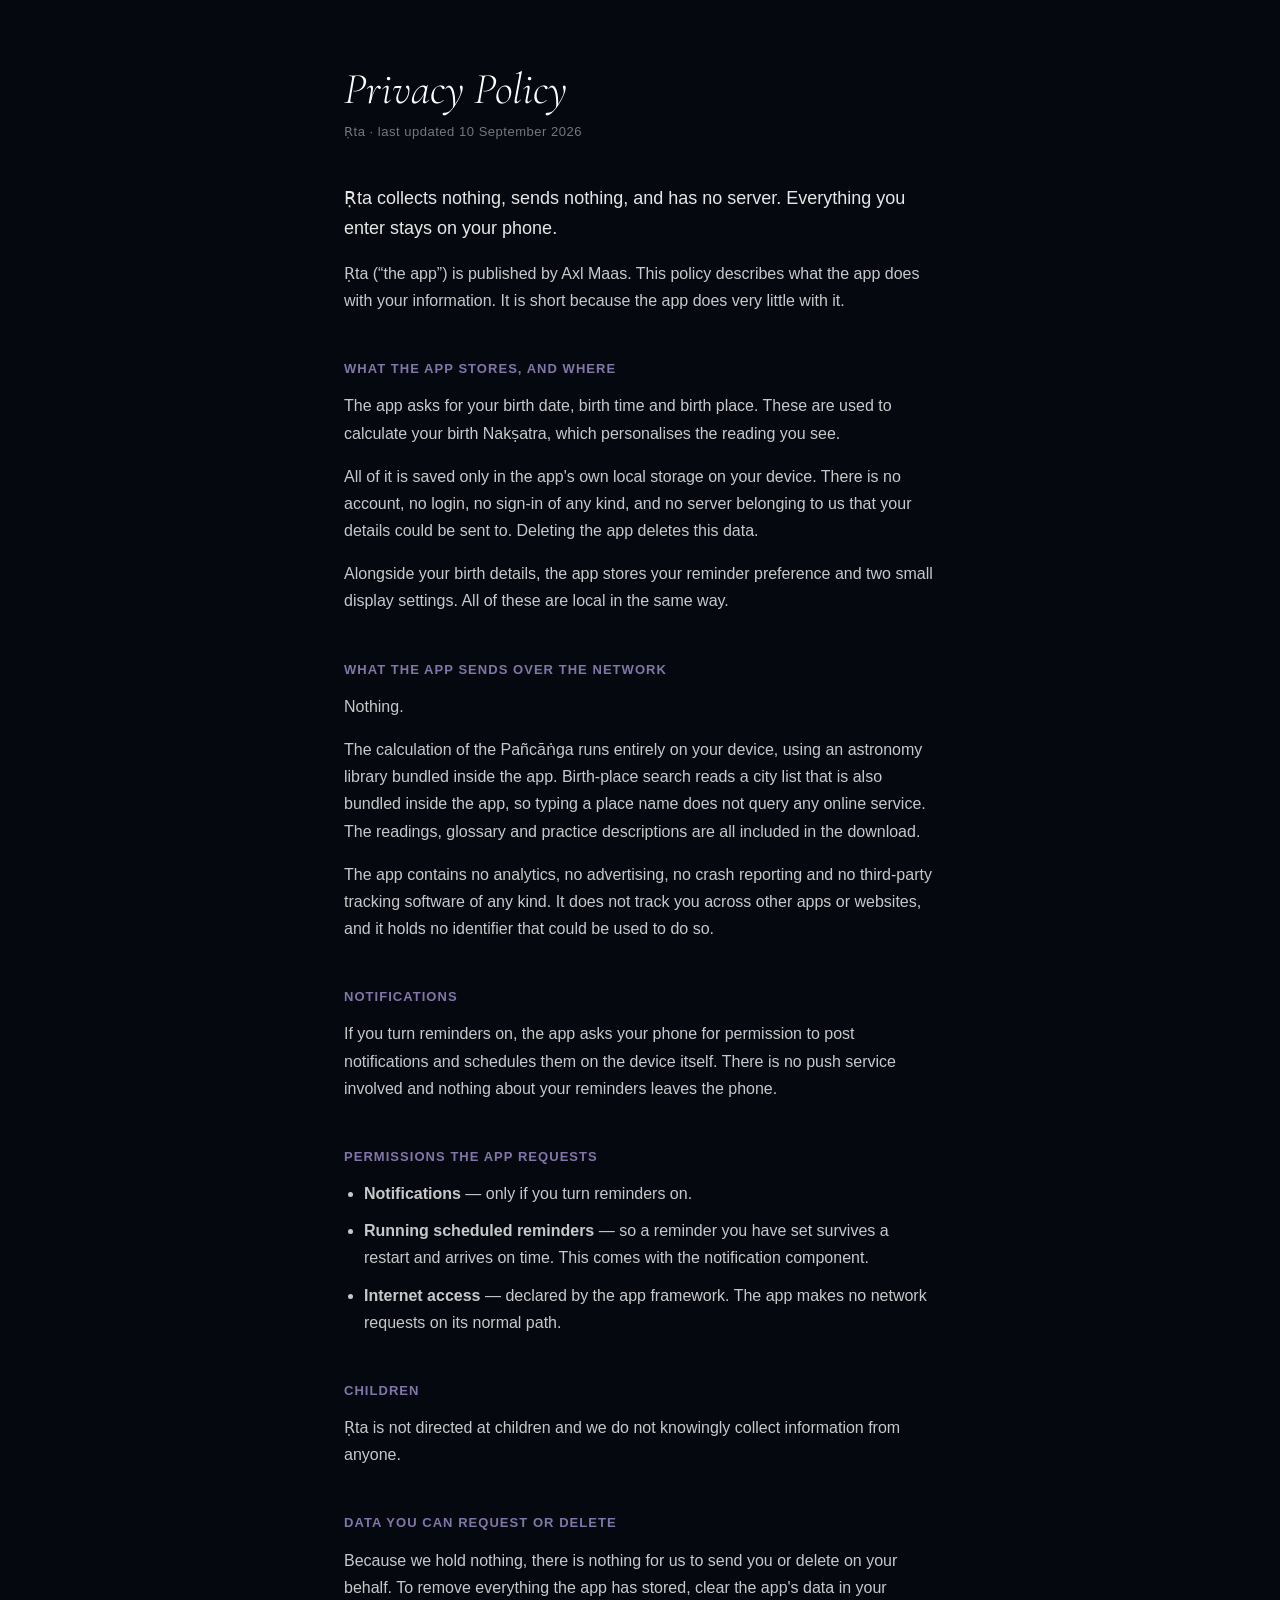
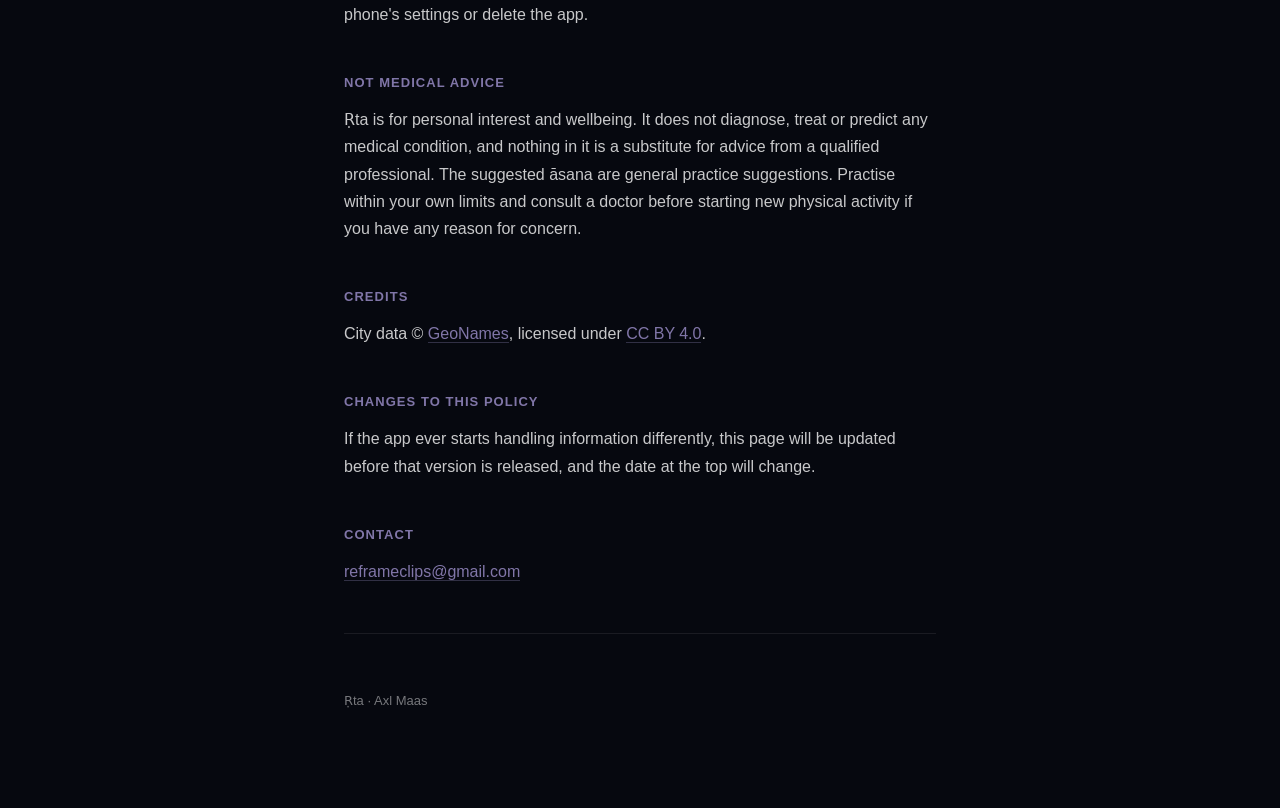
==== index.html @ f2cf714a "Privacy policy for Ṛta" ====
<!doctype html>
<html lang="en">
<head>
<meta charset="utf-8">
<meta name="viewport" content="width=device-width, initial-scale=1">
<title>Privacy Policy — Ṛta</title>
<link rel="preconnect" href="https://fonts.googleapis.com">
<link rel="preconnect" href="https://fonts.gstatic.com" crossorigin>
<link href="https://fonts.googleapis.com/css2?family=Cormorant+Garamond:ital,wght@1,300&display=swap" rel="stylesheet">
<style>
  :root{ --bg:#06080f; --fg:rgba(255,255,255,0.78); --dim:rgba(255,255,255,0.45);
         --rule:rgba(255,255,255,0.08); --violet:rgba(150,138,195,0.85); }
  *{box-sizing:border-box}
  body{margin:0;background:var(--bg);color:var(--fg);
       font:400 16px/1.7 -apple-system,BlinkMacSystemFont,"Segoe UI",Roboto,sans-serif;
       -webkit-font-smoothing:antialiased;}
  main{max-width:640px;margin:0 auto;padding:64px 24px 96px;}
  h1{font-family:"Cormorant Garamond",Georgia,serif;font-weight:300;font-style:italic;
     font-size:44px;line-height:1.15;margin:0 0 6px;color:#fff;}
  .sub{color:var(--dim);font-size:13px;letter-spacing:.04em;margin:0 0 40px;}
  h2{font-size:13px;font-weight:600;letter-spacing:.08em;text-transform:uppercase;
     color:var(--violet);margin:44px 0 12px;}
  p{margin:0 0 16px;}
  ul{margin:0 0 16px;padding-left:20px;}
  li{margin:0 0 10px;}
  a{color:var(--violet);text-decoration:none;border-bottom:1px solid rgba(150,138,195,0.3);}
  a:hover{border-bottom-color:var(--violet);}
  hr{border:0;border-top:1px solid var(--rule);margin:48px 0;}
  .lede{font-size:18px;color:rgba(255,255,255,0.9);}
  footer{color:var(--dim);font-size:13px;margin-top:56px;}
  @media (max-width:480px){ main{padding:40px 20px 72px} h1{font-size:34px} }
</style>
</head>
<body>
<main>
  <h1>Privacy Policy</h1>
  <p class="sub">Ṛta &middot; last updated 10 September 2026</p>

  <p class="lede">Ṛta collects nothing, sends nothing, and has no server. Everything you enter stays on your phone.</p>

  <p>Ṛta (&ldquo;the app&rdquo;) is published by Axl Maas. This policy describes what the app
  does with your information. It is short because the app does very little with it.</p>

  <h2>What the app stores, and where</h2>
  <p>The app asks for your birth date, birth time and birth place. These are used to
  calculate your birth Nakṣatra, which personalises the reading you see.</p>
  <p>All of it is saved only in the app's own local storage on your device. There is no
  account, no login, no sign-in of any kind, and no server belonging to us that your
  details could be sent to. Deleting the app deletes this data.</p>
  <p>Alongside your birth details, the app stores your reminder preference and two small
  display settings. All of these are local in the same way.</p>

  <h2>What the app sends over the network</h2>
  <p>Nothing.</p>
  <p>The calculation of the Pañcāṅga runs entirely on your device, using an astronomy
  library bundled inside the app. Birth-place search reads a city list that is also
  bundled inside the app, so typing a place name does not query any online service. The
  readings, glossary and practice descriptions are all included in the download.</p>
  <p>The app contains no analytics, no advertising, no crash reporting and no third-party
  tracking software of any kind. It does not track you across other apps or websites, and
  it holds no identifier that could be used to do so.</p>

  <h2>Notifications</h2>
  <p>If you turn reminders on, the app asks your phone for permission to post
  notifications and schedules them on the device itself. There is no push service involved
  and nothing about your reminders leaves the phone.</p>

  <h2>Permissions the app requests</h2>
  <ul>
    <li><strong>Notifications</strong> — only if you turn reminders on.</li>
    <li><strong>Running scheduled reminders</strong> — so a reminder you have set survives
    a restart and arrives on time. This comes with the notification component.</li>
    <li><strong>Internet access</strong> — declared by the app framework. The app makes no
    network requests on its normal path.</li>
  </ul>

  <h2>Children</h2>
  <p>Ṛta is not directed at children and we do not knowingly collect information from
  anyone.</p>

  <h2>Data you can request or delete</h2>
  <p>Because we hold nothing, there is nothing for us to send you or delete on your behalf.
  To remove everything the app has stored, clear the app's data in your phone's settings or
  delete the app.</p>

  <h2>Not medical advice</h2>
  <p>Ṛta is for personal interest and wellbeing. It does not diagnose, treat or predict any
  medical condition, and nothing in it is a substitute for advice from a qualified
  professional. The suggested āsana are general practice suggestions. Practise within your
  own limits and consult a doctor before starting new physical activity if you have any
  reason for concern.</p>

  <h2>Credits</h2>
  <p>City data © <a href="https://www.geonames.org">GeoNames</a>, licensed under
  <a href="https://creativecommons.org/licenses/by/4.0/">CC BY 4.0</a>.</p>

  <h2>Changes to this policy</h2>
  <p>If the app ever starts handling information differently, this page will be updated
  before that version is released, and the date at the top will change.</p>

  <h2>Contact</h2>
  <p><a href="mailto:reframeclips@gmail.com">reframeclips@gmail.com</a></p>

  <hr>
  <footer>Ṛta &middot; Axl Maas</footer>
</main>
</body>
</html>
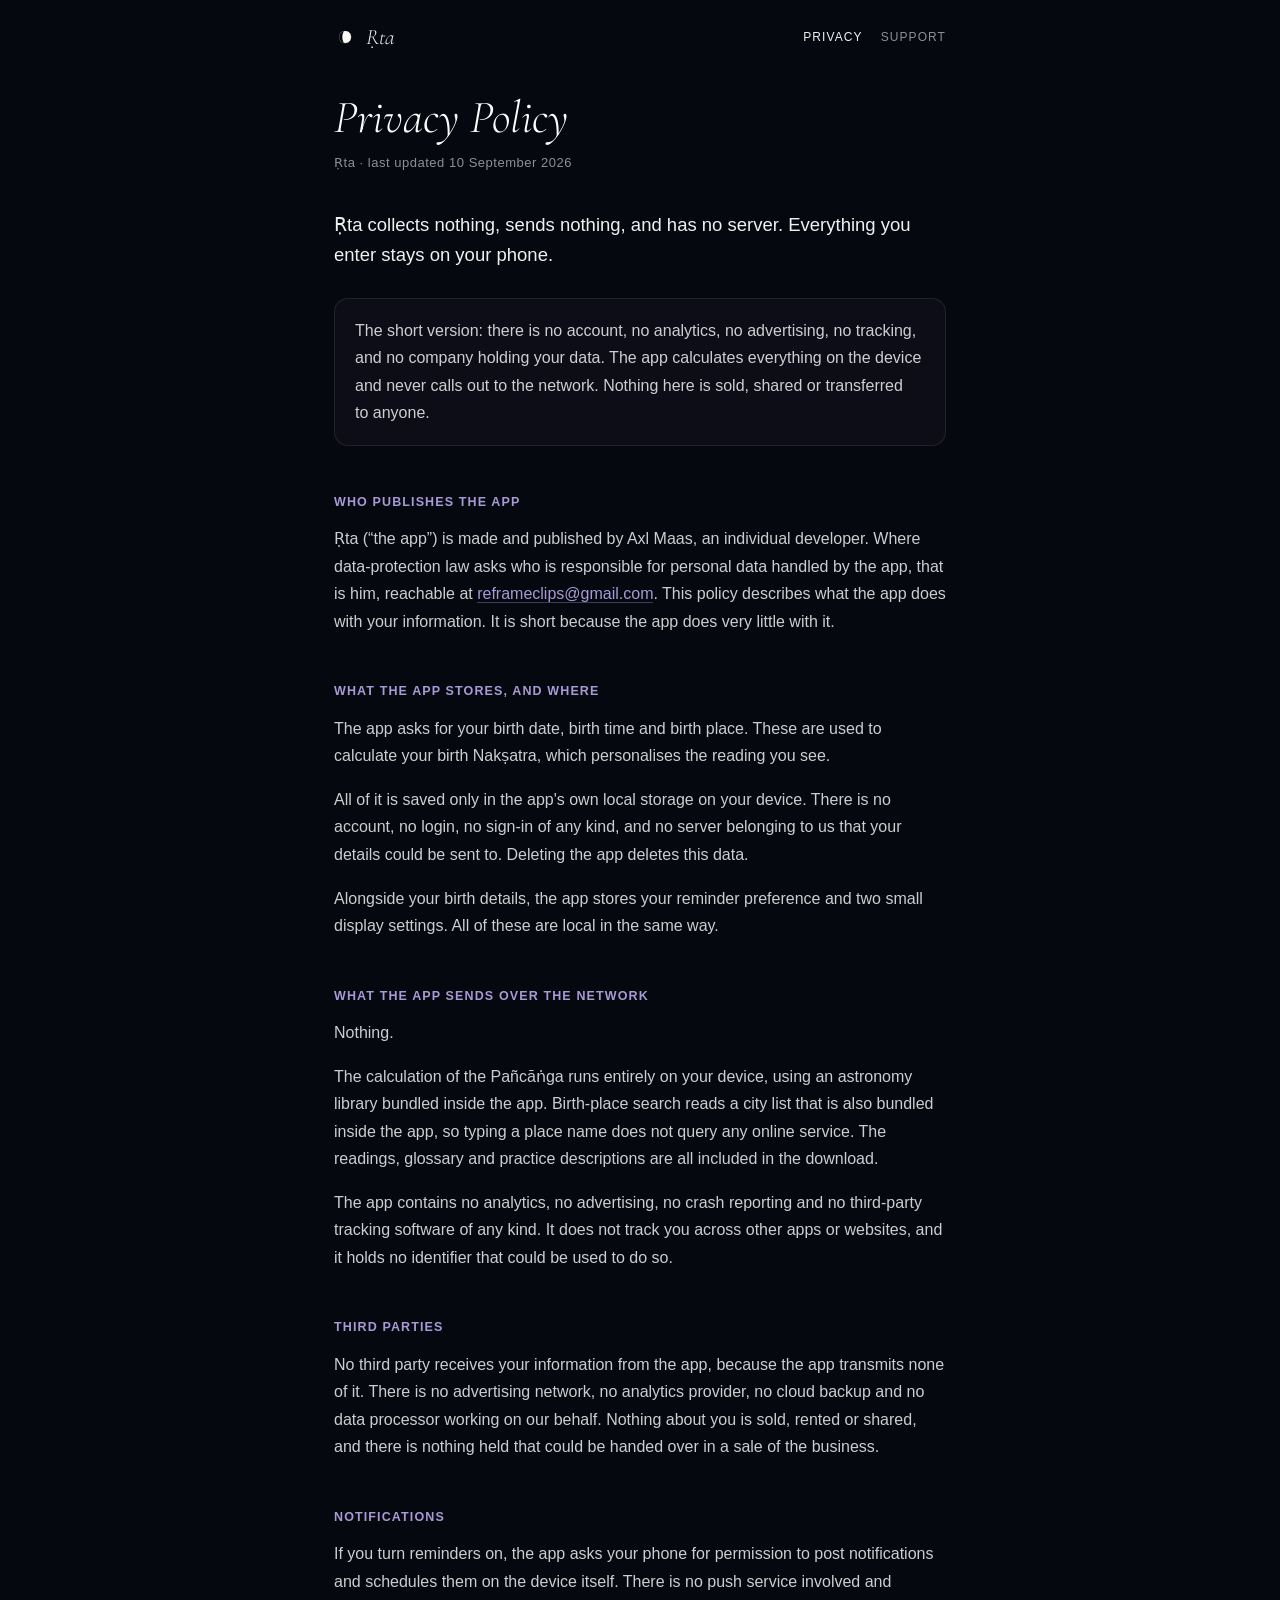
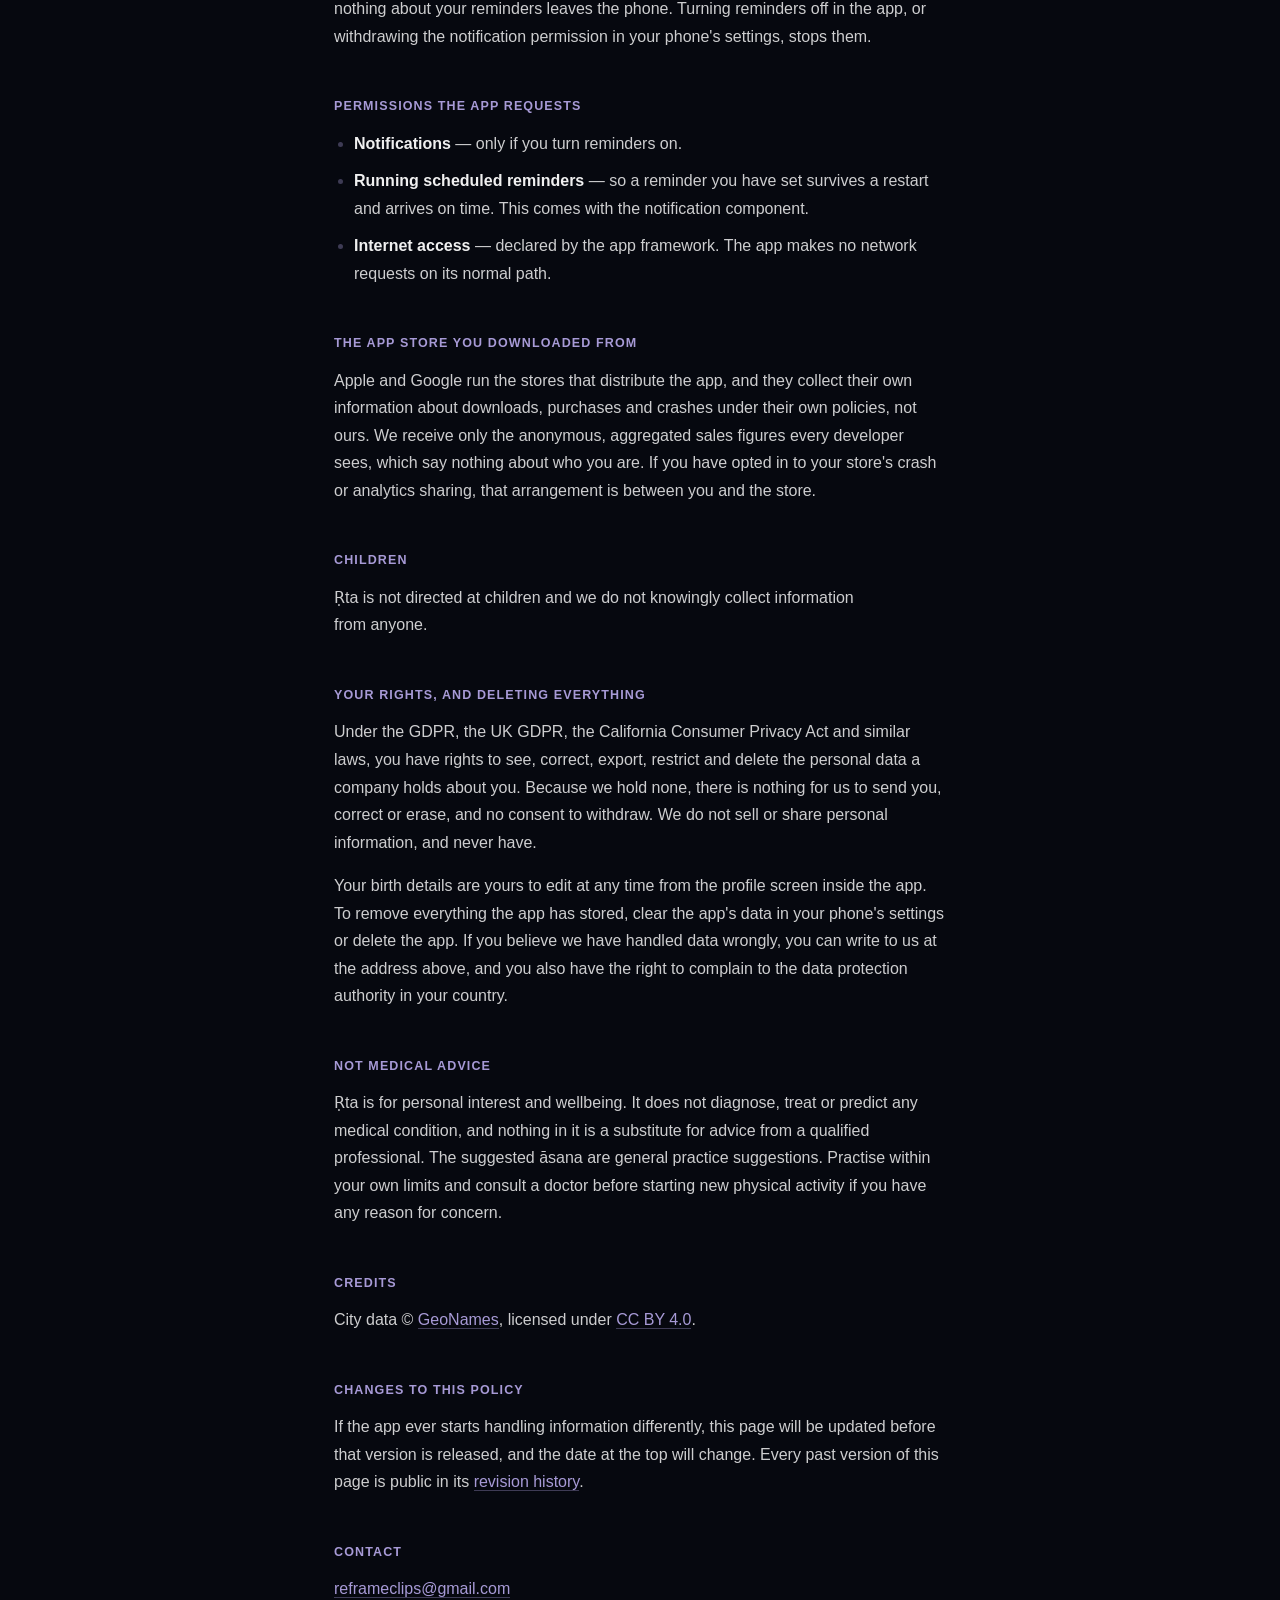
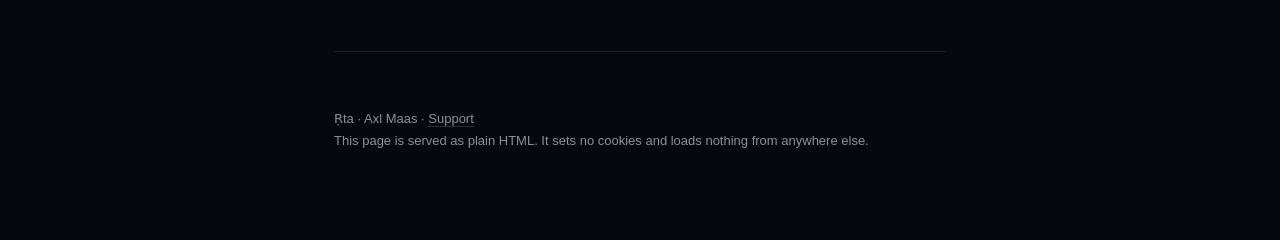
==== commit e9c63d78: "Publish the pages: self-hosted font, icons, support FAQ, Pages workflow The two pages the stores req" ====
--- a/index.html
+++ b/index.html
@@ -4,42 +4,51 @@
 <meta charset="utf-8">
 <meta name="viewport" content="width=device-width, initial-scale=1">
 <title>Privacy Policy — Ṛta</title>
-<link rel="preconnect" href="https://fonts.googleapis.com">
-<link rel="preconnect" href="https://fonts.gstatic.com" crossorigin>
-<link href="https://fonts.googleapis.com/css2?family=Cormorant+Garamond:ital,wght@1,300&display=swap" rel="stylesheet">
-<style>
-  :root{ --bg:#06080f; --fg:rgba(255,255,255,0.78); --dim:rgba(255,255,255,0.45);
-         --rule:rgba(255,255,255,0.08); --violet:rgba(150,138,195,0.85); }
-  *{box-sizing:border-box}
-  body{margin:0;background:var(--bg);color:var(--fg);
-       font:400 16px/1.7 -apple-system,BlinkMacSystemFont,"Segoe UI",Roboto,sans-serif;
-       -webkit-font-smoothing:antialiased;}
-  main{max-width:640px;margin:0 auto;padding:64px 24px 96px;}
-  h1{font-family:"Cormorant Garamond",Georgia,serif;font-weight:300;font-style:italic;
-     font-size:44px;line-height:1.15;margin:0 0 6px;color:#fff;}
-  .sub{color:var(--dim);font-size:13px;letter-spacing:.04em;margin:0 0 40px;}
-  h2{font-size:13px;font-weight:600;letter-spacing:.08em;text-transform:uppercase;
-     color:var(--violet);margin:44px 0 12px;}
-  p{margin:0 0 16px;}
-  ul{margin:0 0 16px;padding-left:20px;}
-  li{margin:0 0 10px;}
-  a{color:var(--violet);text-decoration:none;border-bottom:1px solid rgba(150,138,195,0.3);}
-  a:hover{border-bottom-color:var(--violet);}
-  hr{border:0;border-top:1px solid var(--rule);margin:48px 0;}
-  .lede{font-size:18px;color:rgba(255,255,255,0.9);}
-  footer{color:var(--dim);font-size:13px;margin-top:56px;}
-  @media (max-width:480px){ main{padding:40px 20px 72px} h1{font-size:34px} }
-</style>
+<meta name="description" content="Ṛta collects nothing, sends nothing, and has no server. Your birth details stay on your phone.">
+<meta name="theme-color" content="#06080f">
+<link rel="canonical" href="https://kaniwesi.github.io/rta-privacy/">
+<link rel="icon" href="favicon.ico" sizes="any">
+<link rel="icon" type="image/png" sizes="32x32" href="assets/favicon-32.png">
+<link rel="icon" type="image/png" sizes="16x16" href="assets/favicon-16.png">
+<link rel="apple-touch-icon" href="assets/apple-touch-icon.png">
+<meta property="og:type" content="website">
+<meta property="og:site_name" content="Ṛta">
+<meta property="og:title" content="Privacy Policy — Ṛta">
+<meta property="og:description" content="Ṛta collects nothing, sends nothing, and has no server. Your birth details stay on your phone.">
+<meta property="og:url" content="https://kaniwesi.github.io/rta-privacy/">
+<meta property="og:image" content="https://kaniwesi.github.io/rta-privacy/assets/og.png">
+<meta name="twitter:card" content="summary_large_image">
+<link rel="stylesheet" href="style.css">
 </head>
 <body>
+
+<header class="masthead">
+  <a class="mark" href="./"><img src="assets/favicon-32.png" alt="" width="22" height="22"><span>Ṛta</span></a>
+  <nav class="nav">
+    <a href="./" aria-current="page">Privacy</a>
+    <a href="support.html">Support</a>
+  </nav>
+</header>
+
 <main>
   <h1>Privacy Policy</h1>
   <p class="sub">Ṛta &middot; last updated 10 September 2026</p>
 
   <p class="lede">Ṛta collects nothing, sends nothing, and has no server. Everything you enter stays on your phone.</p>
 
-  <p>Ṛta (&ldquo;the app&rdquo;) is published by Axl Maas. This policy describes what the app
-  does with your information. It is short because the app does very little with it.</p>
+  <div class="note">
+    <p>The short version: there is no account, no analytics, no advertising, no tracking,
+    and no company holding your data. The app calculates everything on the device and never
+    calls out to the network. Nothing here is sold, shared or transferred to anyone.</p>
+  </div>
+
+  <h2>Who publishes the app</h2>
+  <p>Ṛta (&ldquo;the app&rdquo;) is made and published by Axl Maas, an individual developer.
+  Where data-protection law asks who is responsible for personal data handled by the app,
+  that is him, reachable at
+  <a href="mailto:reframeclips@gmail.com">reframeclips@gmail.com</a>. This policy describes
+  what the app does with your information. It is short because the app does very little
+  with it.</p>
 
   <h2>What the app stores, and where</h2>
   <p>The app asks for your birth date, birth time and birth place. These are used to
@@ -60,10 +69,17 @@
   tracking software of any kind. It does not track you across other apps or websites, and
   it holds no identifier that could be used to do so.</p>
 
+  <h2>Third parties</h2>
+  <p>No third party receives your information from the app, because the app transmits none
+  of it. There is no advertising network, no analytics provider, no cloud backup and no
+  data processor working on our behalf. Nothing about you is sold, rented or shared, and
+  there is nothing held that could be handed over in a sale of the business.</p>
+
   <h2>Notifications</h2>
   <p>If you turn reminders on, the app asks your phone for permission to post
   notifications and schedules them on the device itself. There is no push service involved
-  and nothing about your reminders leaves the phone.</p>
+  and nothing about your reminders leaves the phone. Turning reminders off in the app, or
+  withdrawing the notification permission in your phone's settings, stops them.</p>
 
   <h2>Permissions the app requests</h2>
   <ul>
@@ -74,14 +90,28 @@
     network requests on its normal path.</li>
   </ul>
 
+  <h2>The app store you downloaded from</h2>
+  <p>Apple and Google run the stores that distribute the app, and they collect their own
+  information about downloads, purchases and crashes under their own policies, not ours.
+  We receive only the anonymous, aggregated sales figures every developer sees, which say
+  nothing about who you are. If you have opted in to your store's crash or analytics
+  sharing, that arrangement is between you and the store.</p>
+
   <h2>Children</h2>
   <p>Ṛta is not directed at children and we do not knowingly collect information from
   anyone.</p>
 
-  <h2>Data you can request or delete</h2>
-  <p>Because we hold nothing, there is nothing for us to send you or delete on your behalf.
-  To remove everything the app has stored, clear the app's data in your phone's settings or
-  delete the app.</p>
+  <h2>Your rights, and deleting everything</h2>
+  <p>Under the GDPR, the UK GDPR, the California Consumer Privacy Act and similar laws, you
+  have rights to see, correct, export, restrict and delete the personal data a company
+  holds about you. Because we hold none, there is nothing for us to send you, correct or
+  erase, and no consent to withdraw. We do not sell or share personal information, and
+  never have.</p>
+  <p>Your birth details are yours to edit at any time from the profile screen inside the
+  app. To remove everything the app has stored, clear the app's data in your phone's
+  settings or delete the app. If you believe we have handled data wrongly, you can write
+  to us at the address above, and you also have the right to complain to the data
+  protection authority in your country.</p>
 
   <h2>Not medical advice</h2>
   <p>Ṛta is for personal interest and wellbeing. It does not diagnose, treat or predict any
@@ -96,13 +126,20 @@
 
   <h2>Changes to this policy</h2>
   <p>If the app ever starts handling information differently, this page will be updated
-  before that version is released, and the date at the top will change.</p>
+  before that version is released, and the date at the top will change. Every past version
+  of this page is public in its
+  <a href="https://github.com/KaniWesi/rta-privacy/commits/main/index.html">revision
+  history</a>.</p>
 
   <h2>Contact</h2>
   <p><a href="mailto:reframeclips@gmail.com">reframeclips@gmail.com</a></p>
 
   <hr>
-  <footer>Ṛta &middot; Axl Maas</footer>
+  <footer>
+    Ṛta &middot; Axl Maas &middot; <a href="support.html">Support</a><br>
+    This page is served as plain HTML. It sets no cookies and loads nothing from anywhere else.
+  </footer>
 </main>
+
 </body>
 </html>
--- a/style.css
+++ b/style.css
@@ -0,0 +1,120 @@
+/* Ṛta — privacy and support pages.
+   Same palette as the app: background #06080f, muted white text, violet accents.
+   No third-party requests: the one webfont is served from this repo. */
+
+@font-face{
+  font-family:'Cormorant Garamond';
+  font-style:italic;
+  font-weight:300;
+  font-display:swap;
+  src:url('fonts/cormorant-garamond-italic-300-latin.woff2') format('woff2');
+  unicode-range:U+0000-00FF,U+0131,U+0152-0153,U+02BB-02BC,U+02C6,U+02DA,U+02DC,U+0304,U+0308,U+0329,U+2000-206F,U+20AC,U+2122,U+2191,U+2193,U+2212,U+2215,U+FEFF,U+FFFD;
+}
+@font-face{
+  font-family:'Cormorant Garamond';
+  font-style:italic;
+  font-weight:300;
+  font-display:swap;
+  src:url('fonts/cormorant-garamond-italic-300-latin-ext.woff2') format('woff2');
+  unicode-range:U+0100-02BA,U+02BD-02C5,U+02C7-02CC,U+02CE-02D7,U+02DD-02FF,U+0304,U+0308,U+0329,U+1D00-1DBF,U+1E00-1E9F,U+1EF2-1EFF,U+2020,U+20A0-20AB,U+20AD-20C0,U+2113,U+2C60-2C7F,U+A720-A7FF;
+}
+
+:root{
+  --bg:#06080f;
+  --fg:rgba(255,255,255,0.80);
+  --bright:rgba(255,255,255,0.94);
+  --dim:rgba(255,255,255,0.55);
+  --rule:rgba(255,255,255,0.09);
+  --violet:#a79ad6;
+  --violet-dim:rgba(167,154,214,0.35);
+  color-scheme:dark;
+}
+
+*{box-sizing:border-box}
+
+html{-webkit-text-size-adjust:100%}
+
+body{
+  margin:0;
+  background:var(--bg);
+  color:var(--fg);
+  font:400 16px/1.72 -apple-system,BlinkMacSystemFont,"Segoe UI",Roboto,Helvetica,Arial,sans-serif;
+  -webkit-font-smoothing:antialiased;
+  text-rendering:optimizeLegibility;
+}
+
+/* ---- masthead ------------------------------------------------------- */
+
+.masthead{
+  display:flex;align-items:center;justify-content:space-between;gap:16px;
+  max-width:660px;margin:0 auto;padding:26px 24px 0;
+}
+.mark{display:inline-flex;align-items:center;gap:10px;text-decoration:none;border:0;}
+.mark img{width:22px;height:22px;border-radius:6px;display:block;}
+.mark span{
+  font-family:'Cormorant Garamond',Georgia,'Times New Roman',serif;
+  font-style:italic;font-weight:300;font-size:22px;line-height:1;
+  color:var(--bright);
+}
+.nav{display:flex;gap:18px;font-size:12px;letter-spacing:.09em;text-transform:uppercase;}
+.nav a{color:var(--dim);text-decoration:none;border:0;}
+.nav a:hover,.nav a:focus-visible{color:var(--violet);}
+.nav a[aria-current="page"]{color:var(--bright);}
+
+/* ---- page ----------------------------------------------------------- */
+
+main{max-width:660px;margin:0 auto;padding:44px 24px 88px;}
+
+h1{
+  font-family:'Cormorant Garamond',Georgia,'Times New Roman',serif;
+  font-weight:300;font-style:italic;font-size:46px;line-height:1.12;
+  margin:0 0 8px;color:#fff;text-wrap:balance;
+}
+.sub{color:var(--dim);font-size:13px;letter-spacing:.04em;margin:0 0 36px;}
+.lede{font-size:18.5px;line-height:1.62;color:var(--bright);margin:0 0 28px;text-wrap:pretty;}
+
+h2{
+  font-size:12.5px;font-weight:600;letter-spacing:.09em;text-transform:uppercase;
+  color:var(--violet);margin:46px 0 12px;
+}
+h3{font-size:16px;font-weight:600;color:var(--bright);margin:28px 0 6px;}
+p{margin:0 0 16px;text-wrap:pretty;}
+ul{margin:0 0 16px;padding-left:20px;}
+li{margin:0 0 10px;}
+li::marker{color:var(--violet-dim);}
+strong{color:var(--bright);font-weight:600;}
+
+a{color:var(--violet);text-decoration:none;border-bottom:1px solid var(--violet-dim);}
+a:hover{border-bottom-color:var(--violet);}
+a:focus-visible{outline:2px solid var(--violet);outline-offset:3px;border-radius:2px;}
+
+hr{border:0;border-top:1px solid var(--rule);margin:48px 0;}
+
+/* a quiet boxed aside, used for the one-line summary of the whole policy */
+.note{
+  border:1px solid var(--rule);border-radius:14px;
+  background:rgba(150,138,195,0.045);
+  padding:18px 20px;margin:0 0 32px;
+}
+.note p:last-child{margin-bottom:0;}
+
+footer{color:var(--dim);font-size:13px;line-height:1.7;margin-top:56px;}
+footer a{color:var(--dim);border-bottom-color:rgba(255,255,255,0.14);}
+footer a:hover{color:var(--violet);}
+
+@media (max-width:520px){
+  .masthead{padding:20px 20px 0;}
+  main{padding:34px 20px 72px;}
+  h1{font-size:35px;}
+  .lede{font-size:17px;}
+}
+
+@media print{
+  :root{--bg:#fff;--fg:#111;--bright:#000;--dim:#555;--rule:#ccc;--violet:#333;--violet-dim:#999;}
+  body{background:#fff;color:#111;font-size:11pt;}
+  .masthead,.nav{display:none;}
+  main{max-width:none;padding:0;}
+  a{color:#111;border:0;}
+  a[href^="http"]::after{content:" (" attr(href) ")";font-size:9pt;color:#555;}
+  .note{border:1px solid #ccc;background:none;}
+}
